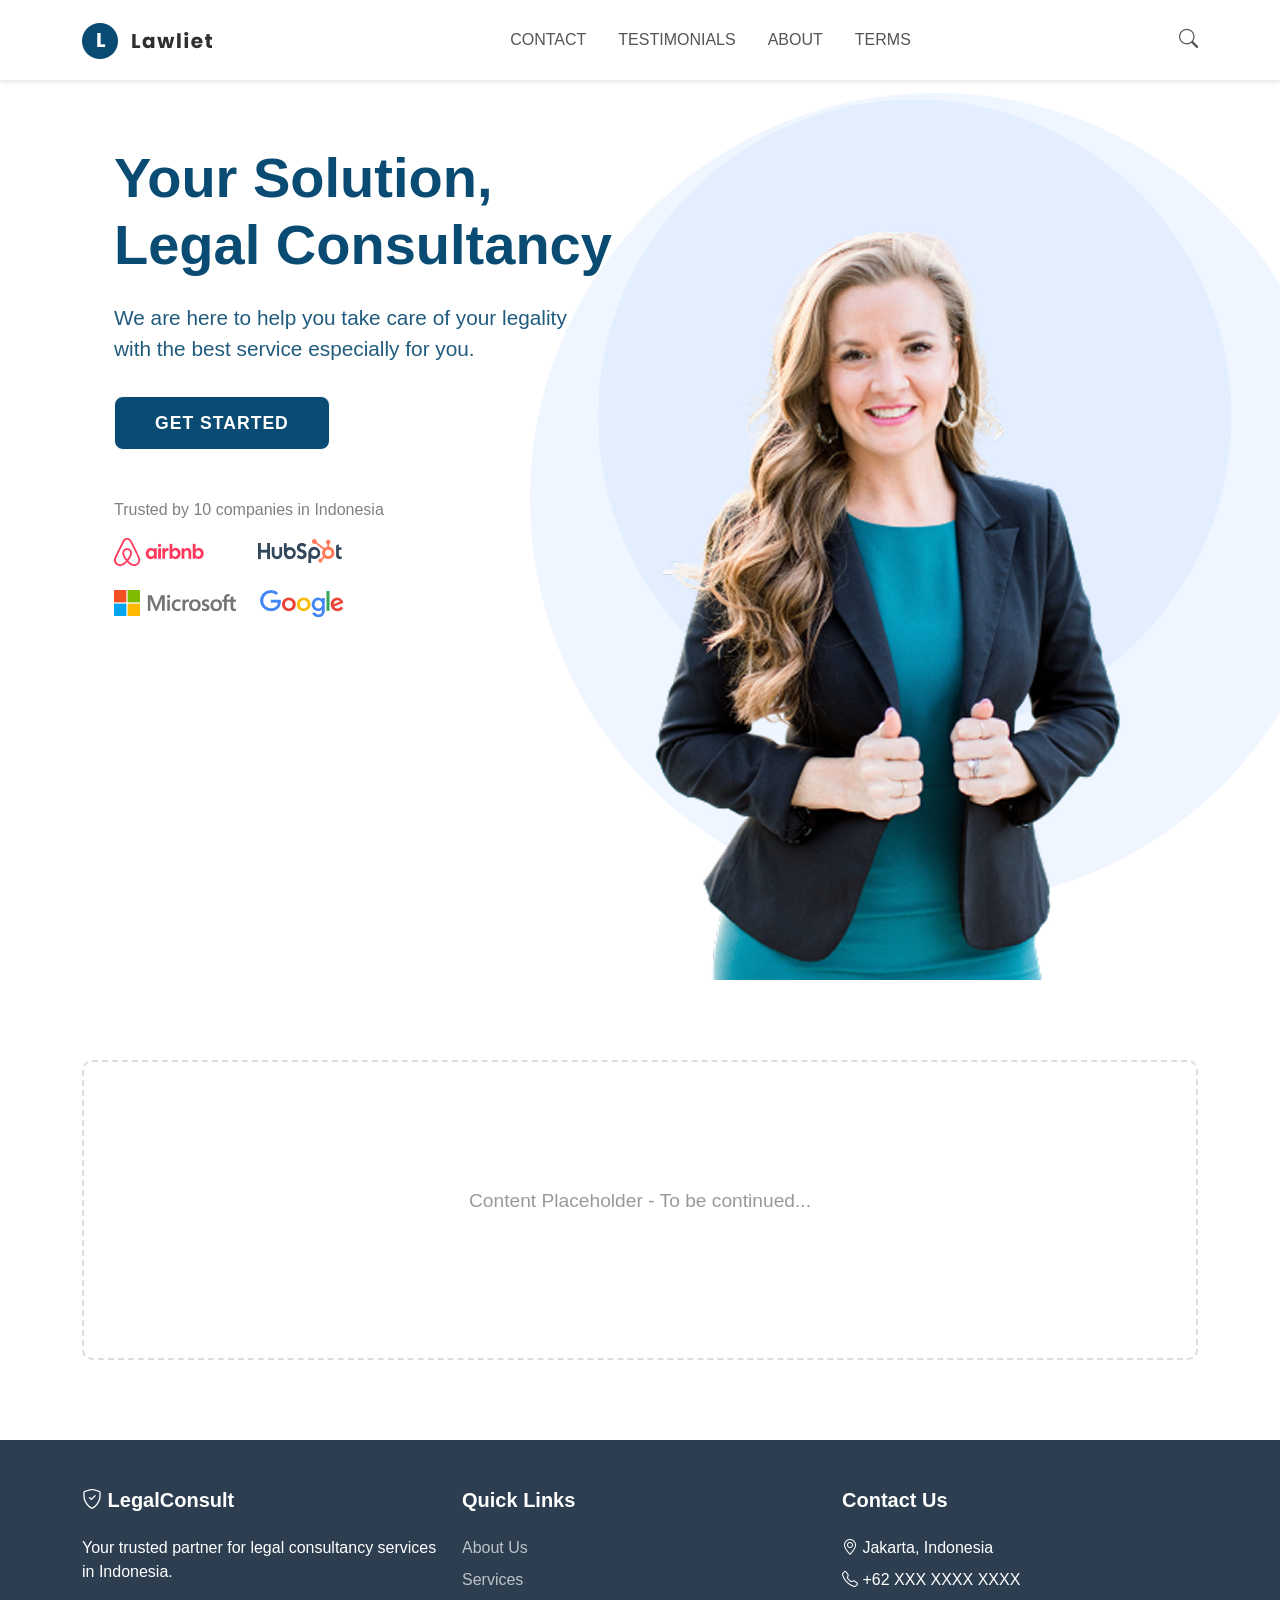
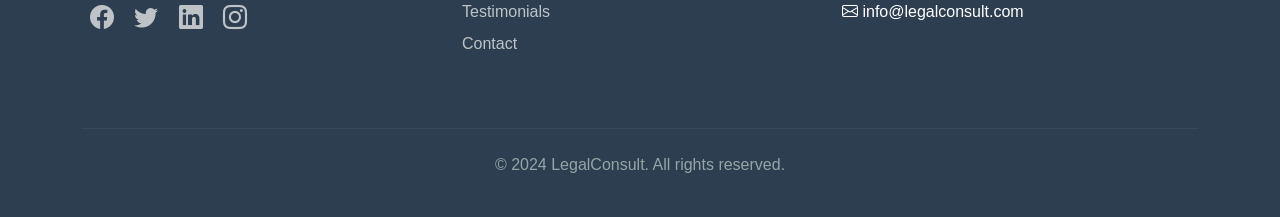
==== public/index.html @ bc169d2f "Adding Services info" ====
<!DOCTYPE html>
<html lang="en">

<head>
    <meta charset="UTF-8">
    <meta name="viewport" content="width=device-width, initial-scale=1.0">
    <title>Legal Consultancy - Your Solution</title>

    <!-- Bootstrap CSS -->
    <link href="https://cdn.jsdelivr.net/npm/bootstrap@5.3.2/dist/css/bootstrap.min.css" rel="stylesheet">

    <!-- Bootstrap Icons -->
    <link rel="stylesheet" href="https://cdn.jsdelivr.net/npm/bootstrap-icons@1.11.1/font/bootstrap-icons.min.css">
    <link rel="stylesheet" href="landing.css">

</head>

<body>

    <!-- Header / Navigation -->
    <nav class="navbar navbar-expand-lg navbar-light bg-white sticky-top">
        <div class="container">
            <!-- Logo -->
            <a class="navbar-brand" href="#">
                <img src="Assets/Logo.png" title="logo" />
            </a>

            <!-- Mobile Toggle Button -->
            <button class="navbar-toggler" type="button" data-bs-toggle="collapse" data-bs-target="#navbarNav">
                <span class="navbar-toggler-icon"></span>
            </button>

            <!-- Navigation Menu -->
            <div class="collapse navbar-collapse" id="navbarNav">
                <!-- Center Menu -->
                <ul class="navbar-nav mx-auto">
                    <li class="nav-item">
                        <a class="nav-link" href="#contact">CONTACT</a>
                    </li>
                    <li class="nav-item">
                        <a class="nav-link" href="#testimonials">TESTIMONIALS</a>
                    </li>
                    <li class="nav-item">
                        <a class="nav-link" href="#about">ABOUT</a>
                    </li>
                    <li class="nav-item">
                        <a class="nav-link" href="#terms">TERMS</a>
                    </li>
                </ul>

                <!-- Search Icon -->
                <div class="d-flex">
                    <a href="#search" class="search-icon">
                        <i class="bi bi-search"></i>
                    </a>
                </div>
            </div>
        </div>
    </nav>

    <!-- Hero Section / Jumbotron -->
    <section class="hero-section">
        <div class="container tall">
            <div class="jumbotron text-left">
                <h1 class="hero-title">Your Solution,
                    <br />Legal Consultancy
                </h1>
                <p class="hero-subtitle">We are here to help you take care of your legality
                    <br />with the best service
                    especially for you.
                </p>
                <a href="#get-started" class="btn btn-light btn-cta">Get Started</a>

                <div class="trusted-inline mt-5">
                    <p class="trusted-text mb-3">Trusted by 10 companies in Indonesia</p>
                    <div class="trusted-icons d-flex justify-content-left gap-4">
                        <i class="Airbnb">
                            <img src="Assets/Airbnb Logo.png" alt="MS Logo">
                        </i>
                        <i class="">
                            <img src="Assets/Hubspot Logo.png" alt="MS Logo">
                        </i>

                    </div>
                    <br />
                    <div class="trusted-icons d-flex justify-content-left gap-4">
                        <i class="">
                            <img src="Assets/Microsoft Logo.png" alt="MS Logo">
                        </i>
                        <i class="">
                            <img src="Assets/Google Logo.png" alt="MS Logo">
                        </i>
                    </div>
                </div>

            </div>
        </div>
    </section>

    <!-- Placeholder Section (To be continued) -->
    <section class="placeholder-section">
        <div class="container">
            <div class="placeholder-content">
                <p>Content Placeholder - To be continued...</p>
            </div>
        </div>
    </section>

    <!-- Footer -->
    <footer class="footer">
        <div class="container">
            <div class="row">
                <!-- Company Info -->
                <div class="col-md-4 mb-4">
                    <h5><i class="bi bi-shield-check"></i> LegalConsult</h5>
                    <p>Your trusted partner for legal consultancy services in Indonesia.</p>
                    <div class="social-icons mt-3">
                        <a href="#"><i class="bi bi-facebook"></i></a>
                        <a href="#"><i class="bi bi-twitter"></i></a>
                        <a href="#"><i class="bi bi-linkedin"></i></a>
                        <a href="#"><i class="bi bi-instagram"></i></a>
                    </div>
                </div>

                <!-- Quick Links -->
                <div class="col-md-4 mb-4">
                    <h5>Quick Links</h5>
                    <ul>
                        <li><a href="#about">About Us</a></li>
                        <li><a href="#services">Services</a></li>
                        <li><a href="#testimonials">Testimonials</a></li>
                        <li><a href="#contact">Contact</a></li>
                    </ul>
                </div>

                <!-- Contact Info -->
                <div class="col-md-4 mb-4">
                    <h5>Contact Us</h5>
                    <ul>
                        <li><i class="bi bi-geo-alt"></i> Jakarta, Indonesia</li>
                        <li><i class="bi bi-telephone"></i> +62 XXX XXXX XXXX</li>
                        <li><i class="bi bi-envelope"></i> info@legalconsult.com</li>
                    </ul>
                </div>
            </div>

            <!-- Footer Bottom -->
            <div class="footer-bottom">
                <p>&copy; 2024 LegalConsult. All rights reserved.</p>
            </div>
        </div>
    </footer>

    <!-- Bootstrap Bundle with Popper (Required for mobile menu toggle) -->
    <script src="https://cdn.jsdelivr.net/npm/bootstrap@5.3.2/dist/js/bootstrap.bundle.min.js"></script>

</body>

</html>
---- public/landing.css ----
body {
    font-family: 'Segoe UI', Tahoma, Geneva, Verdana, sans-serif;
}

.navbar {
    padding: 1rem 0;
    box-shadow: 0 2px 4px rgba(0, 0, 0, 0.1);
}

.navbar-brand {
    font-weight: bold;
    font-size: 1.5rem;
    color: #2c3e50 !important;
}

.nav-link {
    margin: 0 0.5rem;
    color: #555 !important;
    font-weight: 500;
    transition: color 0.3s;
}

.nav-link:hover {
    color: #007bff !important;
}

.search-icon {
    font-size: 1.2rem;
    color: #555;
    cursor: pointer;
    transition: color 0.3s;
}

.search-icon:hover {
    color: #007bff;
}

/* Hero Section */
.hero-section {
    min-height: 80vh;
    display: flex;
    align-items: center;
    background-image: url(Assets/hero-image.png);
    background-repeat: no-repeat;
    background-position: right;
    color: #094B72;
}

.jumbotron {
    padding: 4rem 2rem;
}

.hero-title {
    font-size: 3.5rem;
    font-weight: bold;
    margin-bottom: 1.5rem;
    text-transform: capitalize;
}

.hero-subtitle {
    font-size: 1.3rem;
    margin-bottom: 2rem;
    opacity: 0.9;
}

.btn-cta {
    padding: 0.8rem 2.5rem;
    font-size: 1.1rem;
    font-weight: 600;
    border-radius: 9px;
    text-transform: uppercase;
    letter-spacing: 1px;
    transition: all 0.3s;
    background: #094B72;
    color: white;
}

.btn-cta:hover {
    transform: translateY(-2px);
    box-shadow: 0 10px 20px rgba(0, 0, 0, 0.2);
}

/* Trusted Section */
.trusted-section {
    padding: 4rem 0;
    background-color: #f8f9fa;
}

.trusted-title {
    font-size: 1.5rem;
    color: #555;
    margin-bottom: 3rem;
    text-transform: uppercase;
    letter-spacing: 2px;
}

.logo-box {
    background: white;
    padding: 2rem;
    border-radius: 10px;
    box-shadow: 0 2px 10px rgba(0, 0, 0, 0.1);
    transition: transform 0.3s;
    height: 150px;
    display: flex;
    align-items: center;
    justify-content: center;
}

.logo-box:hover {
    transform: translateY(-5px);
}

.logo-icon {
    font-size: 3rem;
    color: #667eea;
}

/* Placeholder Section */
.placeholder-section {
    padding: 5rem 0;
    background-color: white;
}

.placeholder-content {
    min-height: 300px;
    border: 2px dashed #ddd;
    border-radius: 10px;
    display: flex;
    align-items: center;
    justify-content: center;
    color: #999;
    font-size: 1.2rem;
}

/* Footer */
.footer {
    background-color: #2c3e50;
    color: white;
    padding: 3rem 0 1.5rem;
}

.footer h5 {
    font-weight: bold;
    margin-bottom: 1.5rem;
}

.footer ul {
    list-style: none;
    padding: 0;
}

.footer ul li {
    margin-bottom: 0.5rem;
}

.footer a {
    color: #bdc3c7;
    text-decoration: none;
    transition: color 0.3s;
}

.footer a:hover {
    color: white;
}

.footer-bottom {
    border-top: 1px solid #34495e;
    padding-top: 1.5rem;
    margin-top: 2rem;
    text-align: center;
    color: #95a5a6;
}

.social-icons a {
    color: #bdc3c7;
    font-size: 1.5rem;
    margin: 0 0.5rem;
    transition: color 0.3s;
}

.social-icons a:hover {
    color: white;
}


.trusted-text {
    color: grey;
}

.Airbnb {
    margin-right: 30px;
}

.tall {
    min-height: 100vh
}
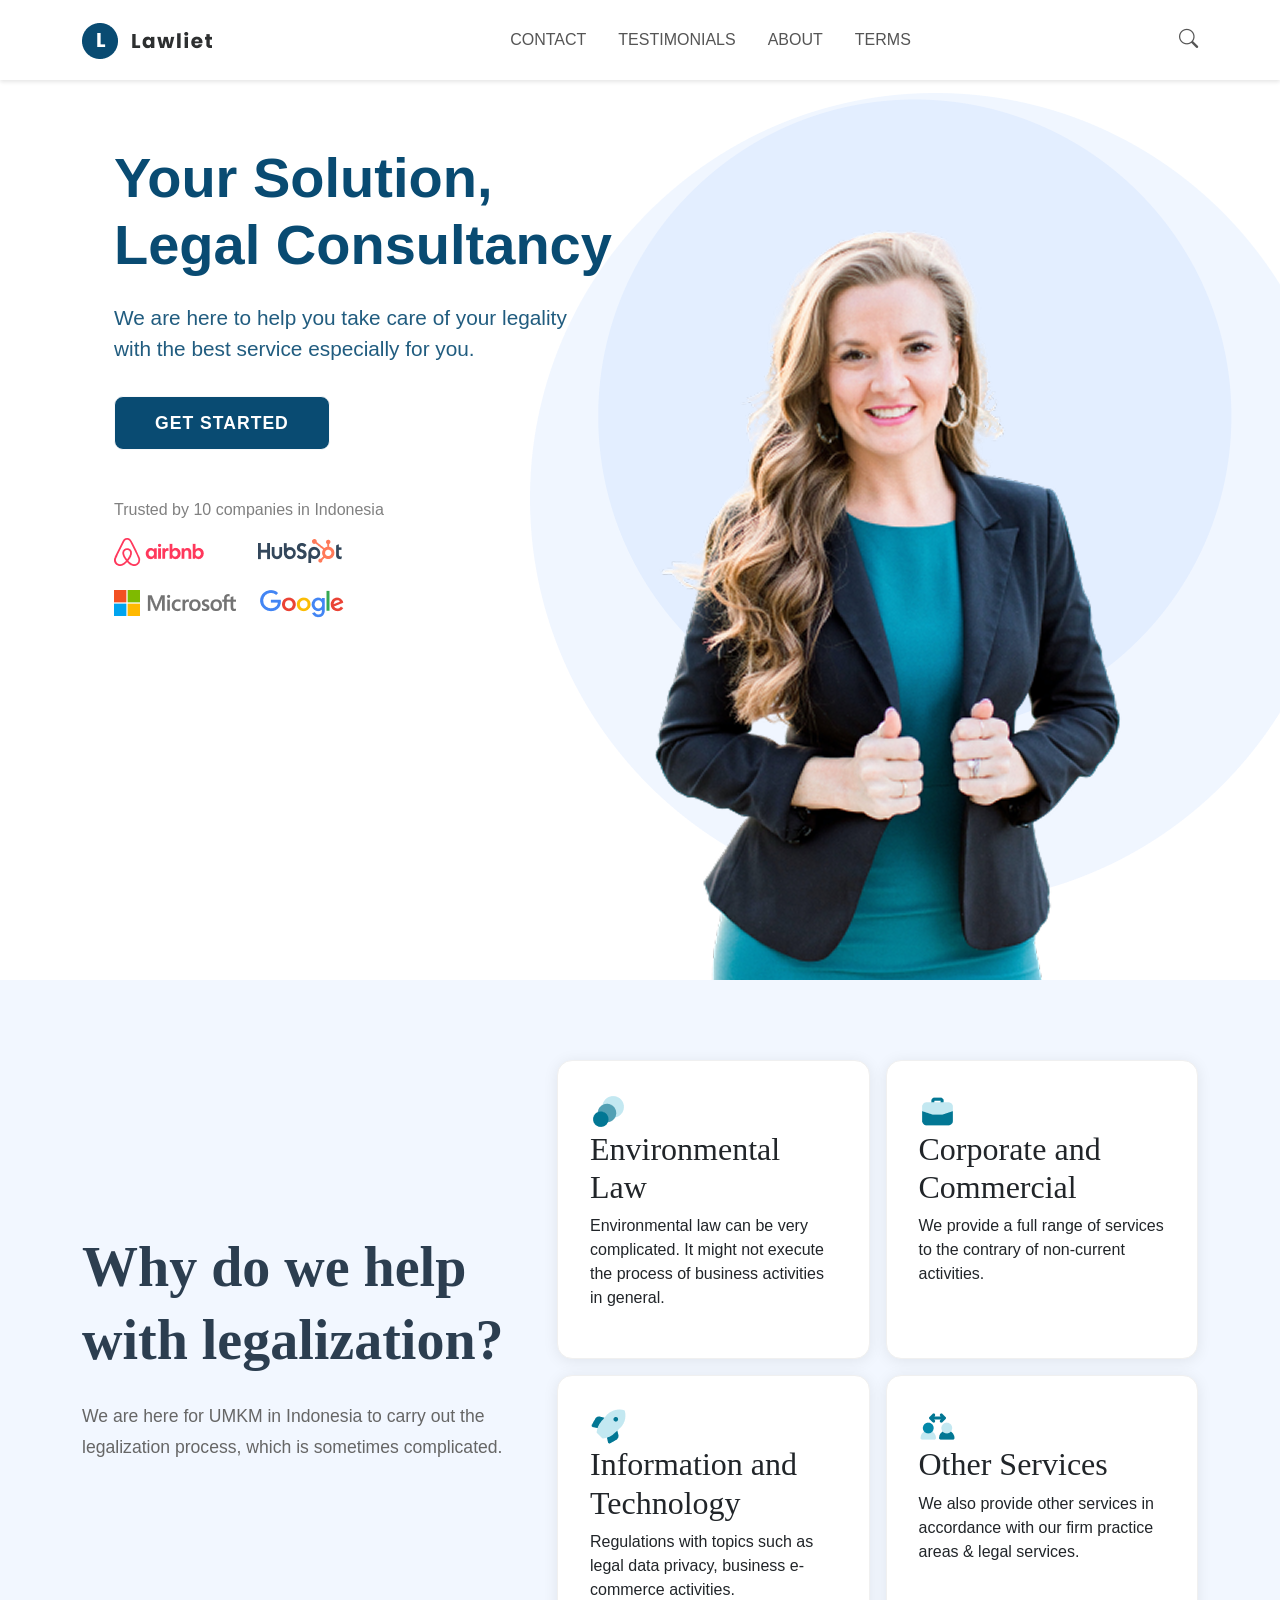
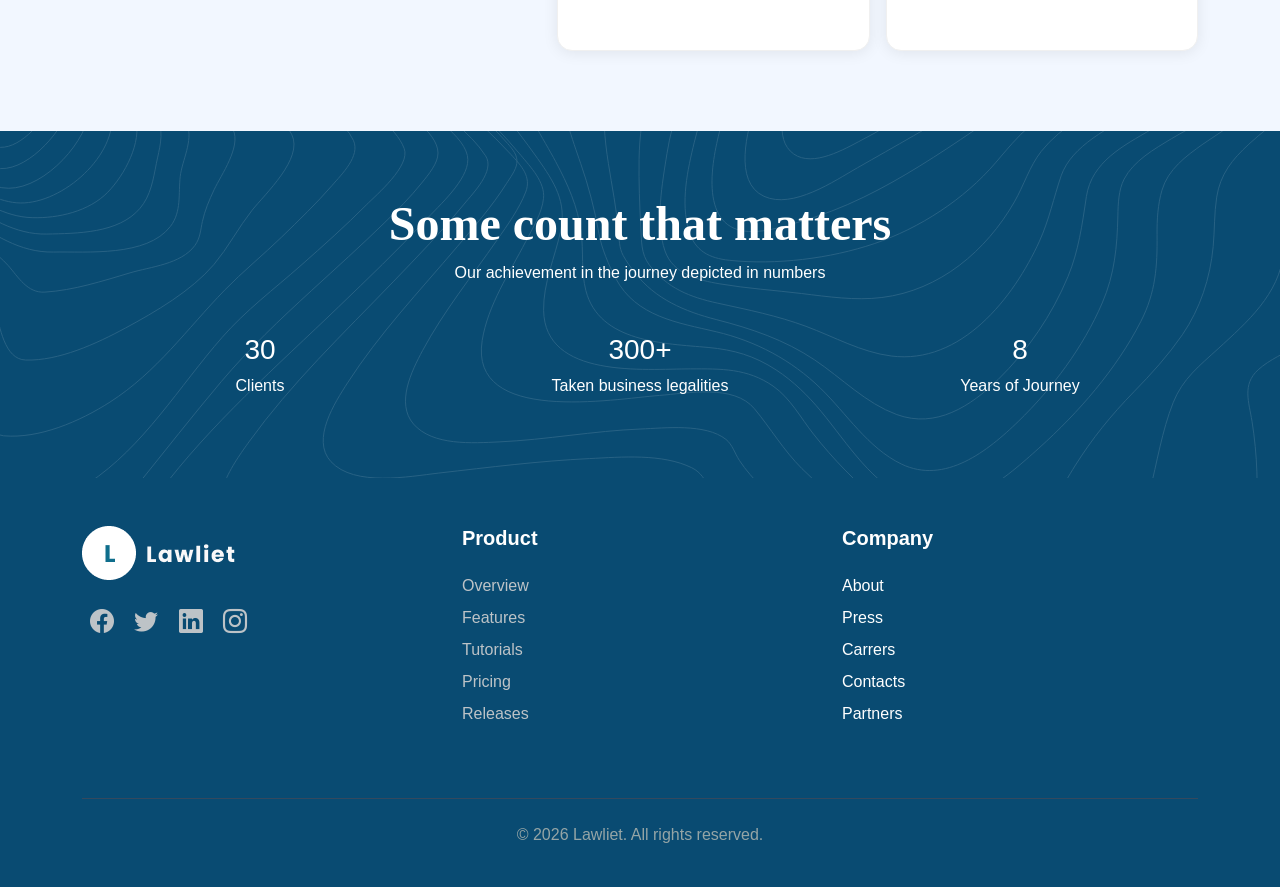
==== commit fb9acf81: "Deplot" ====
--- a/public/index.html
+++ b/public/index.html
@@ -97,11 +97,105 @@
         </div>
     </section>
 
-    <!-- Placeholder Section (To be continued) -->
+
     <section class="placeholder-section">
         <div class="container">
-            <div class="placeholder-content">
-                <p>Content Placeholder - To be continued...</p>
+            <div class="row align-items-center">
+                <!-- Left Column - Text -->
+                <div class="col-lg-5 mb-4 mb-lg-0">
+                    <h2 class="services-title">Why do we help with legalization?</h2>
+                    <p class="services-description">We are here for UMKM in Indonesia to carry out the legalization
+                        process, which is sometimes complicated.</p>
+                </div>
+
+                <!-- Right Column - 2x2 Grid of Cards -->
+                <div class="col-lg-7">
+                    <div class="row g-3">
+                        <!-- Card 1: Environmental Law -->
+                        <div class="col-md-6">
+                            <div class="service-card">
+                                <div class="service-icon">
+                                    <img src="Assets/Circle Layer.png">
+                                </div>
+                                <h5 class="service-card-title">Environmental Law</h5>
+                                <p class="service-card-text">Environmental law can be very complicated. It might not
+                                    execute the process of business activities in general.</p>
+                            </div>
+                        </div>
+
+                        <!-- Card 2: Corporate and Commercial -->
+                        <div class="col-md-6">
+                            <div class="service-card">
+                                <div class="service-icon">
+                                    <img src="Assets/Bag.png">
+                                </div>
+                                <h5 class="service-card-title">Corporate and Commercial</h5>
+                                <p class="service-card-text">We provide a full range of services to the contrary of
+                                    non-current activities.</p>
+                            </div>
+                        </div>
+
+                        <!-- Card 3: Information and Technology -->
+                        <div class="col-md-6">
+                            <div class="service-card">
+                                <div class="service-icon">
+                                    <img src="Assets/Rocket.png">
+                                </div>
+                                <h5 class="service-card-title">Information and Technology</h5>
+                                <p class="service-card-text">Regulations with topics such as legal data privacy,
+                                    business e-commerce activities.</p>
+                            </div>
+                        </div>
+
+                        <!-- Card 4: Other Services -->
+                        <div class="col-md-6">
+                            <div class="service-card">
+                                <div class="service-icon">
+                                    <img src="Assets/User Arrows.png">
+                                </div>
+                                <h5 class="service-card-title">Other Services</h5>
+                                <p class="service-card-text">We also provide other services in accordance with our firm
+                                    practice areas & legal services.</p>
+                            </div>
+                        </div>
+                    </div>
+                </div>
+            </div>
+        </div>
+    </section>
+
+    <!-- Stats Section -->
+    <section class="stats-section">
+        <div class="container">
+            <div class="text-center mb-5">
+                <h2 class="stats-main-title">Some count that matters</h2>
+                <p class="stats-subtitle">Our achievement in the journey depicted in numbers</p>
+            </div>
+
+            <div class="row text-center">
+                <!-- Stat 1: Clients -->
+                <div class="col-md-4">
+                    <div class="stat-item">
+                        <h3 class="stat-number">30</h3>
+                        <p class="stat-label">Clients</p>
+                    </div>
+                </div>
+
+                <!-- Stat 2: Business Legalities -->
+                <div class="col-md-4">
+                    <div class="stat-item stat-divider">
+                        <h3 class="stat-number">300+</h3>
+                        <p class="stat-label">Taken business legalities</p>
+                    </div>
+                </div>
+
+                <!-- Stat 3: Years -->
+                <div class="col-md-4">
+                    <div class="stat-item">
+                        <h3 class="stat-number">8</h3>
+                        <p class="stat-label">Years of Journey</p>
+                    </div>
+                </div>
             </div>
         </div>
     </section>
@@ -111,9 +205,11 @@
         <div class="container">
             <div class="row">
                 <!-- Company Info -->
-                <div class="col-md-4 mb-4">
-                    <h5><i class="bi bi-shield-check"></i> LegalConsult</h5>
-                    <p>Your trusted partner for legal consultancy services in Indonesia.</p>
+                <div class="col-12 col-md-4 mb-4">
+                    <h5>
+                        <img src="Assets/Logo (2).png" alt="">
+                    </h5>
+
                     <div class="social-icons mt-3">
                         <a href="#"><i class="bi bi-facebook"></i></a>
                         <a href="#"><i class="bi bi-twitter"></i></a>
@@ -123,34 +219,36 @@
                 </div>
 
                 <!-- Quick Links -->
-                <div class="col-md-4 mb-4">
-                    <h5>Quick Links</h5>
+                <div class="col-6 col-md-4 mb-4">
+                    <h5>Product</h5>
                     <ul>
-                        <li><a href="#about">About Us</a></li>
-                        <li><a href="#services">Services</a></li>
-                        <li><a href="#testimonials">Testimonials</a></li>
-                        <li><a href="#contact">Contact</a></li>
+                        <li><a href="#about">Overview</a></li>
+                        <li><a href="#services">Features</a></li>
+                        <li><a href="#testimonials">Tutorials</a></li>
+                        <li><a href="#contact">Pricing</a></li>
+                        <li><a href="#contact">Releases</a></li>
                     </ul>
                 </div>
 
                 <!-- Contact Info -->
-                <div class="col-md-4 mb-4">
-                    <h5>Contact Us</h5>
+                <div class="col-6 col-md-4 mb-4">
+                    <h5>Company</h5>
                     <ul>
-                        <li><i class="bi bi-geo-alt"></i> Jakarta, Indonesia</li>
-                        <li><i class="bi bi-telephone"></i> +62 XXX XXXX XXXX</li>
-                        <li><i class="bi bi-envelope"></i> info@legalconsult.com</li>
+                        <li> About</li>
+                        <li> Press</li>
+                        <li> Carrers</li>
+                        <li> Contacts</li>
+                        <li> Partners</li>
                     </ul>
                 </div>
             </div>
 
             <!-- Footer Bottom -->
             <div class="footer-bottom">
-                <p>&copy; 2024 LegalConsult. All rights reserved.</p>
+                <p>&copy; 2026 Lawliet. All rights reserved.</p>
             </div>
         </div>
     </footer>
-
     <!-- Bootstrap Bundle with Popper (Required for mobile menu toggle) -->
     <script src="https://cdn.jsdelivr.net/npm/bootstrap@5.3.2/dist/js/bootstrap.bundle.min.js"></script>
 
--- a/public/landing.css
+++ b/public/landing.css
@@ -118,7 +118,7 @@
 /* Placeholder Section */
 .placeholder-section {
     padding: 5rem 0;
-    background-color: white;
+    background-color: #F2F7FF;
 }
 
 .placeholder-content {
@@ -134,7 +134,7 @@
 
 /* Footer */
 .footer {
-    background-color: #2c3e50;
+    background-color: #094B72;
     color: white;
     padding: 3rem 0 1.5rem;
 }
@@ -193,4 +193,70 @@
 
 .tall {
     min-height: 100vh
+}
+
+/* Services Section */
+.services-section {
+    padding: 5rem 0;
+    background-color: #f8f9fa;
+}
+
+.services-title {
+    font-size: 3.5rem;
+    font-family: 'Times New Roman', Times, serif;
+    font-weight: bold;
+    color: #2c3e50;
+    margin-bottom: 1.5rem;
+    line-height: 1.3;
+}
+
+.services-description {
+    font-size: 1.1rem;
+    color: #666;
+    line-height: 1.8;
+}
+
+.service-card-title {
+    font-size: 1.1rem;
+    font-size: 2em;
+    font-family: 'Times New Roman', Times, serif;
+}
+
+.service-card {
+    background: white;
+    padding: 2rem;
+    border-radius: 15px;
+    box-shadow: 0 2px 15px rgba(0, 0, 0, 0.08);
+    height: 100%;
+    transition: all 0.3s;
+    border: 1px solid #f0f0f0;
+}
+
+.service-card:hover {
+    transform: translateY(-5px);
+    box-shadow: 0 5px 25px rgba(0, 0, 0, 0.12);
+}
+
+@media (max-width: 768px) {
+    .hero-section {
+        min-height: 80vh;
+        display: flex;
+        align-items: center;
+        background-image: none;
+        background-repeat: no-repeat;
+        background-position: right;
+        color: #094B72;
+    }
+}
+
+.stats-section {
+    background-image: url(Assets/BG.svg);
+    color: white;
+    padding: 4em;
+}
+
+.stats-main-title {
+    font-family: 'Times New Roman', Times, serif;
+    font-size: 3em;
+    font-weight: bolder;
 }
